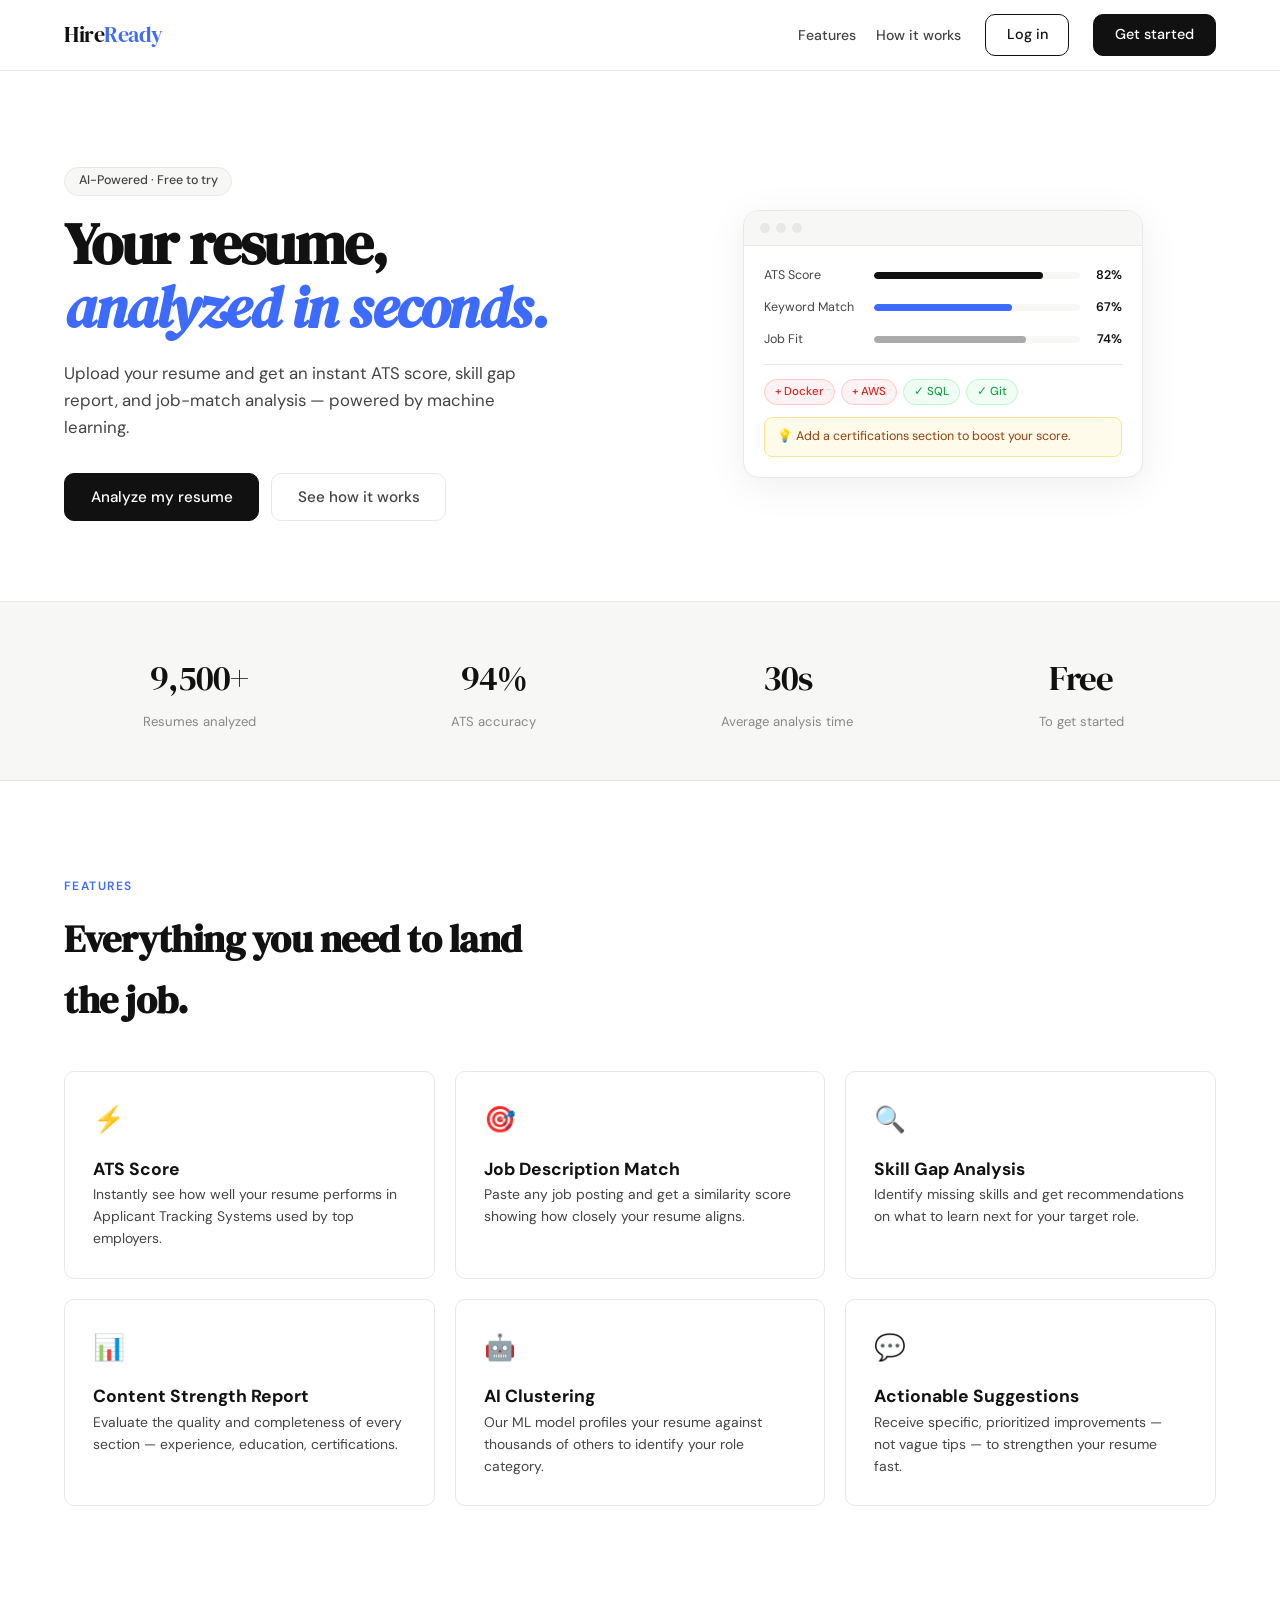
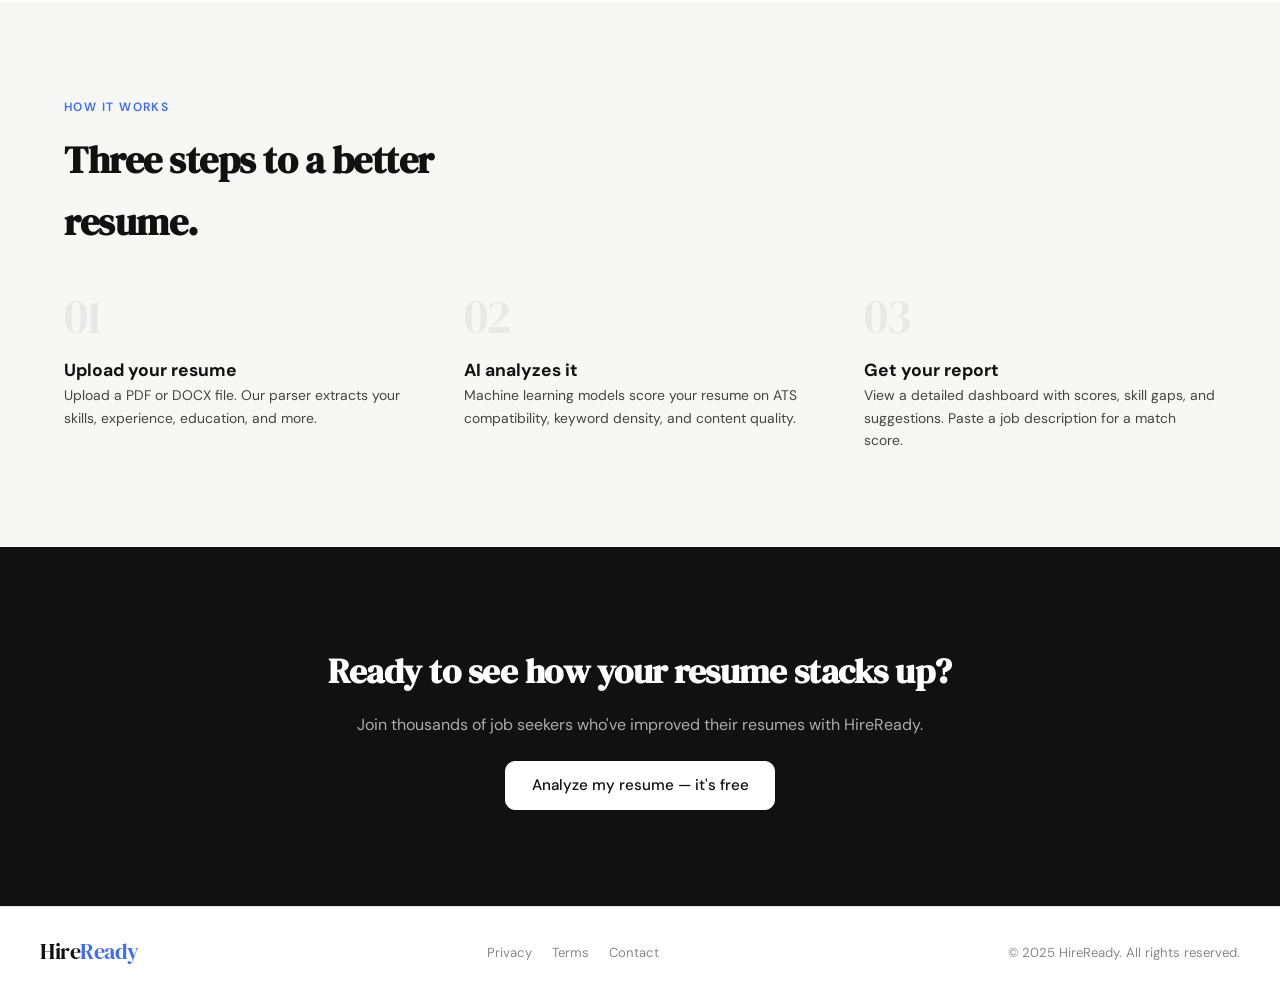
==== index.html @ 18752f85 "hello" ====
<!DOCTYPE html>
<html lang="en">

<head>
  <meta charset="UTF-8" />
  <meta name="viewport" content="width=device-width, initial-scale=1.0" />
  <meta name="description"
    content="HireReady — AI-powered resume analysis. Get your ATS score, skill gap report, and job-match analysis instantly." />
  <title>HireReady — AI Resume Analysis</title>
  <link rel="stylesheet" href="style.css" />
</head>

<body>
  <!-- NAV -->
  <nav class="riq-nav" role="navigation" aria-label="Main navigation">
    <div class="nav-inner">
      <a class="riq-logo" href="index.html">Hire<span>Ready</span></a>
      <div class="nav-links">
        <a class="nav-link" href="#features">Features</a>
        <a class="nav-link" href="#how">How it works</a>
        <a class="btn btn-outline" href="login.html" target="_blank">Log in</a>
        <a class="btn btn-solid" href="register.html" target="_blank">Get started</a>
      </div>
      <button class="nav-toggle" aria-label="Toggle navigation" aria-expanded="false"
        onclick="this.setAttribute('aria-expanded', this.getAttribute('aria-expanded')==='false'?'true':'false'); document.querySelector('.nav-mobile').classList.toggle('open')">☰</button>
    </div>
    <div class="nav-mobile" role="menu">
      <a class="nav-link" href="#features">Features</a>
      <a class="nav-link" href="#how">How it works</a>
      <a class="btn btn-outline" href="login.html" target="_blank">Log in</a>
      <a class="btn btn-solid" href="register.html" target="_blank">Get started</a>
    </div>
  </nav>

  <!-- HERO -->
  <section class="riq-hero" aria-labelledby="heroHeading">
    <div class="container">
      <div class="hero-grid">
        <div class="hero-text">
          <div class="hero-tag"><span class="tag">AI-Powered · Free to try</span></div>
          <h1 class="riq-headline" id="heroHeading">Your resume,<br /><em>analyzed in seconds.</em></h1>
          <p class="riq-subtext">Upload your resume and get an instant ATS score, skill gap report, and job-match
            analysis — powered by machine learning.</p>
          <div class="hero-btns">
            <a href="register.html" target="_blank" class="btn btn-solid btn-lg">Analyze my resume</a>
            <a href="#how" class="btn btn-ghost btn-lg">See how it works</a>
          </div>
        </div>
        <div class="hero-visual" aria-hidden="true">
          <div class="riq-card-mock">
            <div class="mock-header">
              <span class="dot"></span><span class="dot"></span><span class="dot"></span>
            </div>
            <div class="mock-body">
              <div class="mock-row">
                <div class="mock-label">ATS Score</div>
                <div class="mock-bar-wrap">
                  <div class="mock-bar" style="width:82%"></div>
                </div>
                <div class="mock-pct">82%</div>
              </div>
              <div class="mock-row">
                <div class="mock-label">Keyword Match</div>
                <div class="mock-bar-wrap">
                  <div class="mock-bar b-accent" style="width:67%"></div>
                </div>
                <div class="mock-pct">67%</div>
              </div>
              <div class="mock-row">
                <div class="mock-label">Job Fit</div>
                <div class="mock-bar-wrap">
                  <div class="mock-bar b-muted" style="width:74%"></div>
                </div>
                <div class="mock-pct">74%</div>
              </div>
              <div class="mock-divider"></div>
              <div class="mock-chips">
                <span class="chip chip-miss">+ Docker</span>
                <span class="chip chip-miss">+ AWS</span>
                <span class="chip chip-ok">✓ SQL</span>
                <span class="chip chip-ok">✓ Git</span>
              </div>
              <div class="mock-tip">💡 Add a certifications section to boost your score.</div>
            </div>
          </div>
        </div>
      </div>
    </div>
  </section>

  <!-- STATS -->
  <section class="riq-stats" aria-label="Platform statistics">
    <div class="container">
      <div class="stats-grid">
        <div>
          <div class="stat-num">9,500+</div>
          <div class="stat-label">Resumes analyzed</div>
        </div>
        <div>
          <div class="stat-num">94%</div>
          <div class="stat-label">ATS accuracy</div>
        </div>
        <div>
          <div class="stat-num">30s</div>
          <div class="stat-label">Average analysis time</div>
        </div>
        <div>
          <div class="stat-num">Free</div>
          <div class="stat-label">To get started</div>
        </div>
      </div>
    </div>
  </section>

  <!-- FEATURES -->
  <section class="riq-features" id="features" aria-labelledby="featuresHeading">
    <div class="container">
      <div class="section-label">Features</div>
      <h2 class="section-title" id="featuresHeading">Everything you need to land the job.</h2>
      <div class="features-grid">
        <article class="feat-card">
          <div class="feat-icon" aria-hidden="true">⚡</div>
          <h3>ATS Score</h3>
          <p>Instantly see how well your resume performs in Applicant Tracking Systems used by top employers.</p>
        </article>
        <article class="feat-card">
          <div class="feat-icon" aria-hidden="true">🎯</div>
          <h3>Job Description Match</h3>
          <p>Paste any job posting and get a similarity score showing how closely your resume aligns.</p>
        </article>
        <article class="feat-card">
          <div class="feat-icon" aria-hidden="true">🔍</div>
          <h3>Skill Gap Analysis</h3>
          <p>Identify missing skills and get recommendations on what to learn next for your target role.</p>
        </article>
        <article class="feat-card">
          <div class="feat-icon" aria-hidden="true">📊</div>
          <h3>Content Strength Report</h3>
          <p>Evaluate the quality and completeness of every section — experience, education, certifications.</p>
        </article>
        <article class="feat-card">
          <div class="feat-icon" aria-hidden="true">🤖</div>
          <h3>AI Clustering</h3>
          <p>Our ML model profiles your resume against thousands of others to identify your role category.</p>
        </article>
        <article class="feat-card">
          <div class="feat-icon" aria-hidden="true">💬</div>
          <h3>Actionable Suggestions</h3>
          <p>Receive specific, prioritized improvements — not vague tips — to strengthen your resume fast.</p>
        </article>
      </div>
    </div>
  </section>

  <!-- HOW IT WORKS -->
  <section class="riq-how" id="how" aria-labelledby="howHeading">
    <div class="container">
      <div class="section-label">How it works</div>
      <h2 class="section-title" id="howHeading">Three steps to a better resume.</h2>
      <div class="how-grid">
        <div class="how-step">
          <div class="step-num" aria-hidden="true">01</div>
          <h3>Upload your resume</h3>
          <p>Upload a PDF or DOCX file. Our parser extracts your skills, experience, education, and more.</p>
        </div>
        <div class="how-step">
          <div class="step-num" aria-hidden="true">02</div>
          <h3>AI analyzes it</h3>
          <p>Machine learning models score your resume on ATS compatibility, keyword density, and content quality.</p>
        </div>
        <div class="how-step">
          <div class="step-num" aria-hidden="true">03</div>
          <h3>Get your report</h3>
          <p>View a detailed dashboard with scores, skill gaps, and suggestions. Paste a job description for a match
            score.</p>
        </div>
      </div>
    </div>
  </section>

  <!-- CTA -->
  <section class="riq-cta" aria-labelledby="ctaHeading">
    <div class="container">
      <h2 id="ctaHeading">Ready to see how your resume stacks up?</h2>
      <p>Join thousands of job seekers who've improved their resumes with HireReady.</p>
      <a href="register.html" target="_blank" class="btn btn-solid btn-lg">Analyze my resume — it's free</a>
    </div>
  </section>

  <!-- FOOTER -->
  <footer class="riq-footer">
    <div class="footer-inner">
      <a class="riq-logo" href="index.html">Hire<span>Ready</span></a>
      <nav class="footer-links" aria-label="Footer navigation">
        <a href="legal.html#privacy">Privacy</a>
        <a href="legal.html#terms">Terms</a>
        <a href="legal.html#contact">Contact</a>
      </nav>
      <p class="footer-copy">© 2025 HireReady. All rights reserved.</p>
    </div>
  </footer>

  <script src="main.js"></script>
</body>

</html>
---- style.css ----
/* HireReady stylesheet — pure CSS, no frameworks
   DM Sans + DM Serif Display via Google Fonts */

@import url('https://fonts.googleapis.com/css2?family=DM+Sans:ital,opsz,wght@0,9..40,300;0,9..40,400;0,9..40,500;0,9..40,600;1,9..40,400&family=DM+Serif+Display:ital@0;1&display=swap');

*,
*::before,
*::after {
  box-sizing: border-box;
  margin: 0;
  padding: 0;
}

/* design tokens */
:root {
  --ink: #111111;
  --ink-2: #444444;
  --ink-3: #888888;
  --line: #e8e8e8;
  --bg: #ffffff;
  --bg-2: #f7f7f5;
  --accent: #3d6aff;
  --success: #16a34a;
  --warn: #d97706;
  --danger: #dc2626;
  --radius: 10px;
  --sidebar-w: 240px;
  --topbar-h: 60px;
  --transition: 0.18s ease;
}

html {
  scroll-behavior: smooth;
}

body {
  font-family: 'DM Sans', sans-serif;
  color: var(--ink);
  background: var(--bg);
  font-size: 15px;
  line-height: 1.6;
  -webkit-font-smoothing: antialiased;
}

img {
  display: block;
  max-width: 100%;
}

a {
  color: inherit;
}

ul {
  list-style: none;
  padding: 0;
  margin: 0;
}

/* ─── Logo ─── */
.riq-logo {
  font-family: 'DM Serif Display', serif;
  font-size: 1.35rem;
  color: var(--ink);
  text-decoration: none;
  letter-spacing: -0.5px;
  display: inline-block;
}

.riq-logo span {
  color: var(--accent);
}

/* ─── Container ─── */
.container {
  max-width: 1200px;
  margin: 0 auto;
  padding: 0 24px;
}

/* ─── Section labels ─── */
.section-label {
  font-size: 0.75rem;
  font-weight: 600;
  letter-spacing: 0.12em;
  text-transform: uppercase;
  color: var(--accent);
  margin-bottom: 12px;
}

.section-title {
  font-family: 'DM Serif Display', serif;
  font-size: clamp(1.7rem, 3vw, 2.4rem);
  letter-spacing: -0.5px;
  color: var(--ink);
  max-width: 480px;
}

/* ─── Buttons ─── */
.btn {
  display: inline-flex;
  align-items: center;
  justify-content: center;
  gap: 8px;
  border-radius: var(--radius);
  font-family: 'DM Sans', sans-serif;
  font-weight: 500;
  font-size: 0.9rem;
  padding: 0.55rem 1.3rem;
  cursor: pointer;
  text-decoration: none;
  border: 1.5px solid transparent;
  transition: background var(--transition), color var(--transition), border-color var(--transition);
  white-space: nowrap;
}

.btn-lg {
  padding: 0.7rem 1.6rem;
  font-size: 0.95rem;
}

.btn-w100 {
  width: 100%;
}

.btn-solid {
  background: var(--ink);
  color: #fff;
  border-color: var(--ink);
}

.btn-solid:hover {
  background: #333;
  border-color: #333;
  color: #fff;
}

.btn-outline {
  background: transparent;
  color: var(--ink);
  border-color: var(--ink);
}

.btn-outline:hover {
  background: var(--ink);
  color: #fff;
}

.btn-ghost {
  background: transparent;
  color: var(--ink-2);
  border-color: var(--line);
}

.btn-ghost:hover {
  border-color: #bbb;
  color: var(--ink);
}

/* ─── Tags ─── */
.tag {
  display: inline-block;
  background: var(--bg-2);
  border: 1px solid var(--line);
  border-radius: 100px;
  font-size: 0.78rem;
  padding: 0.22rem 0.85rem;
  color: var(--ink-2);
  font-weight: 500;
}

.tag-sm {
  display: inline-block;
  background: var(--bg-2);
  border: 1px solid var(--line);
  border-radius: 100px;
  font-size: 0.72rem;
  padding: 0.15rem 0.65rem;
  color: var(--ink-3);
  font-weight: 500;
}

/* ─── Links ─── */
.link {
  color: var(--accent);
  text-decoration: none;
  font-weight: 500;
}

.link:hover {
  text-decoration: underline;
}

.link-sm {
  font-size: 0.82rem;
  color: var(--accent);
  text-decoration: none;
}

.link-sm:hover {
  text-decoration: underline;
}

/* ─── Chips ─── */
.chip {
  font-size: 0.72rem;
  border-radius: 100px;
  padding: 3px 10px;
  font-weight: 500;
}

.chip-miss {
  background: #fef2f2;
  color: var(--danger);
  border: 1px solid #fecaca;
}

.chip-ok {
  background: #f0fdf4;
  color: var(--success);
  border: 1px solid #bbf7d0;
}

/* ─── Form elements ─── */
.form-group {
  margin-bottom: 20px;
}

.form-label {
  display: block;
  font-size: 0.83rem;
  font-weight: 500;
  color: var(--ink-2);
  margin-bottom: 5px;
}

.form-input,
.form-textarea {
  display: block;
  width: 100%;
  border: 1.5px solid var(--line);
  border-radius: var(--radius);
  padding: 0.6rem 0.85rem;
  font-size: 0.9rem;
  font-family: 'DM Sans', sans-serif;
  color: var(--ink);
  background: var(--bg);
  transition: border-color 0.2s, box-shadow 0.2s;
  outline: none;
}

.form-input:focus,
.form-textarea:focus {
  border-color: var(--ink);
  box-shadow: 0 0 0 3px rgba(17, 17, 17, 0.07);
}

.form-input.invalid {
  border-color: var(--danger);
}

.form-error {
  font-size: 0.78rem;
  color: var(--danger);
  margin-top: 4px;
  display: none;
}

.form-error.show {
  display: block;
}

.form-textarea {
  resize: vertical;
  min-height: 130px;
}

.input-wrap {
  position: relative;
}

.eye-btn {
  position: absolute;
  right: 12px;
  top: 50%;
  transform: translateY(-50%);
  background: none;
  border: none;
  cursor: pointer;
  font-size: 0.9rem;
  color: var(--ink-3);
  padding: 0;
}

.label-row {
  display: flex;
  justify-content: space-between;
  align-items: center;
  margin-bottom: 5px;
}

.label-row .form-label {
  margin-bottom: 0;
}

.form-check {
  display: flex;
  align-items: flex-start;
  gap: 8px;
  margin-bottom: 20px;
}

.form-check input[type="checkbox"] {
  margin-top: 3px;
  accent-color: var(--ink);
  flex-shrink: 0;
}

.form-check label {
  font-size: 0.84rem;
  color: var(--ink-2);
}

/* ─── Alert ─── */
.alert {
  border-radius: var(--radius);
  padding: 10px 14px;
  font-size: 0.84rem;
  margin-bottom: 16px;
  display: none;
}

.alert.show {
  display: block;
}

.alert-danger {
  background: #fef2f2;
  border: 1px solid #fecaca;
  color: var(--danger);
}

.alert-success {
  background: #f0fdf4;
  border: 1px solid #bbf7d0;
  color: var(--success);
}

/* ─── Divider ─── */
.divider {
  display: flex;
  align-items: center;
  gap: 12px;
  font-size: 0.8rem;
  color: var(--ink-3);
  margin: 20px 0;
}

.divider::before,
.divider::after {
  content: '';
  flex: 1;
  height: 1px;
  background: var(--line);
}

/* ─── Colour helpers ─── */
.text-success {
  color: var(--success);
}

.text-warn {
  color: var(--warn);
}

.text-danger {
  color: var(--danger);
}

.text-muted {
  color: var(--ink-3);
}


/* ════════════════════════════════════════
   NAVBAR
════════════════════════════════════════ */
.riq-nav {
  position: sticky;
  top: 0;
  z-index: 100;
  background: rgba(255, 255, 255, 0.92);
  backdrop-filter: blur(12px);
  border-bottom: 1px solid var(--line);
}

.nav-inner {
  max-width: 1200px;
  margin: 0 auto;
  padding: 0.85rem 24px;
  display: flex;
  align-items: center;
  gap: 32px;
}

.nav-links {
  display: flex;
  align-items: center;
  gap: 20px;
  margin-left: auto;
}

.nav-links .nav-link {
  color: var(--ink-2);
  font-size: 0.88rem;
  font-weight: 500;
  text-decoration: none;
  transition: color var(--transition);
}

.nav-links .nav-link:hover {
  color: var(--ink);
}

.nav-links .btn {
  margin-left: 4px;
}

.nav-toggle {
  display: none;
  background: none;
  border: none;
  font-size: 1.4rem;
  cursor: pointer;
  margin-left: auto;
  color: var(--ink);
}

.nav-mobile {
  display: none;
  flex-direction: column;
  gap: 4px;
  padding: 12px 24px 16px;
  border-top: 1px solid var(--line);
  background: var(--bg);
}

.nav-mobile.open {
  display: flex;
}

.nav-mobile .nav-link {
  font-size: 0.9rem;
  font-weight: 500;
  color: var(--ink-2);
  text-decoration: none;
  padding: 6px 0;
}

.nav-mobile .btn {
  margin-top: 6px;
}


/* ════════════════════════════════════════
   HERO
════════════════════════════════════════ */
.riq-hero {
  padding: 96px 0 80px;
}

.hero-grid {
  display: grid;
  grid-template-columns: 1fr 1fr;
  align-items: center;
  gap: 60px;
}

.hero-tag {
  margin-bottom: 16px;
}

.riq-headline {
  font-family: 'DM Serif Display', serif;
  font-size: clamp(2.4rem, 5vw, 3.6rem);
  line-height: 1.12;
  letter-spacing: -1.5px;
  color: var(--ink);
  margin-bottom: 1.2rem;
}

.riq-headline em {
  color: var(--accent);
  font-style: italic;
}

.riq-subtext {
  font-size: 1.05rem;
  color: var(--ink-2);
  max-width: 460px;
  margin-bottom: 2rem;
}

.hero-btns {
  display: flex;
  gap: 12px;
  flex-wrap: wrap;
}

.hero-visual {
  display: flex;
  justify-content: center;
  align-items: center;
}

/* mock card on landing */
.riq-card-mock {
  background: #fff;
  border: 1px solid var(--line);
  border-radius: 16px;
  box-shadow: 0 8px 40px rgba(0, 0, 0, 0.07);
  width: 100%;
  max-width: 400px;
  overflow: hidden;
  animation: float 4s ease-in-out infinite;
}

@keyframes float {

  0%,
  100% {
    transform: translateY(0);
  }

  50% {
    transform: translateY(-10px);
  }
}

.mock-header {
  background: var(--bg-2);
  border-bottom: 1px solid var(--line);
  padding: 12px 16px;
  display: flex;
  gap: 6px;
}

.dot {
  width: 10px;
  height: 10px;
  border-radius: 50%;
  background: var(--line);
  display: inline-block;
}

.mock-body {
  padding: 20px;
}

.mock-row {
  display: flex;
  align-items: center;
  gap: 10px;
  margin-bottom: 12px;
}

.mock-label {
  font-size: 0.78rem;
  color: var(--ink-2);
  width: 100px;
  flex-shrink: 0;
}

.mock-bar-wrap {
  flex: 1;
  background: var(--bg-2);
  border-radius: 100px;
  height: 7px;
  overflow: hidden;
}

.mock-bar {
  height: 100%;
  border-radius: 100px;
  background: var(--ink);
  transition: width 1s ease;
}

.mock-bar.b-accent {
  background: var(--accent);
}

.mock-bar.b-muted {
  background: #aaa;
}

.mock-pct {
  font-size: 0.78rem;
  font-weight: 600;
  width: 32px;
  text-align: right;
}

.mock-divider {
  height: 1px;
  background: var(--line);
  margin: 14px 0;
}

.mock-chips {
  display: flex;
  gap: 6px;
  flex-wrap: wrap;
  margin-bottom: 12px;
}

.mock-tip {
  background: #fffbeb;
  border: 1px solid #fde68a;
  border-radius: 8px;
  padding: 9px 12px;
  font-size: 0.78rem;
  color: #92400e;
}


/* ════════════════════════════════════════
   STATS
════════════════════════════════════════ */
.riq-stats {
  background: var(--bg-2);
  border-top: 1px solid var(--line);
  border-bottom: 1px solid var(--line);
  padding: 48px 0;
}

.stats-grid {
  display: grid;
  grid-template-columns: repeat(4, 1fr);
  gap: 24px;
  text-align: center;
}

.stat-num {
  font-family: 'DM Serif Display', serif;
  font-size: 2.2rem;
  color: var(--ink);
  letter-spacing: -1px;
}

.stat-label {
  font-size: 0.82rem;
  color: var(--ink-3);
  margin-top: 4px;
}


/* ════════════════════════════════════════
   FEATURES
════════════════════════════════════════ */
.riq-features {
  padding: 96px 0;
}

.features-grid {
  display: grid;
  grid-template-columns: repeat(3, 1fr);
  gap: 20px;
  margin-top: 40px;
}

.feat-card {
  border: 1px solid var(--line);
  border-radius: var(--radius);
  padding: 28px;
  background: var(--bg);
  transition: box-shadow 0.2s, transform 0.2s;
}

.feat-card:hover {
  box-shadow: 0 6px 24px rgba(0, 0, 0, 0.07);
  transform: translateY(-2px);
}

.feat-icon {
  font-size: 1.6rem;
  margin-bottom: 14px;
}

.feat-card h5 {
  font-size: 0.95rem;
  font-weight: 600;
  margin-bottom: 8px;
}

.feat-card p {
  font-size: 0.87rem;
  color: var(--ink-2);
  line-height: 1.6;
  margin: 0;
}


/* ════════════════════════════════════════
   HOW IT WORKS
════════════════════════════════════════ */
.riq-how {
  padding: 96px 0;
  background: var(--bg-2);
}

.how-grid {
  display: grid;
  grid-template-columns: repeat(3, 1fr);
  gap: 48px;
  margin-top: 40px;
}

.step-num {
  font-family: 'DM Serif Display', serif;
  font-size: 3rem;
  color: var(--line);
  line-height: 1;
  margin-bottom: 16px;
  letter-spacing: -2px;
}

.how-step h5 {
  font-size: 1rem;
  font-weight: 600;
  margin-bottom: 8px;
}

.how-step p {
  font-size: 0.87rem;
  color: var(--ink-2);
}


/* ════════════════════════════════════════
   CTA
════════════════════════════════════════ */
.riq-cta {
  padding: 96px 0;
  background: var(--ink);
  color: #fff;
  text-align: center;
}

.riq-cta h2 {
  font-family: 'DM Serif Display', serif;
  font-size: clamp(1.6rem, 3vw, 2.2rem);
  letter-spacing: -0.5px;
  color: #fff;
  margin-bottom: 12px;
}

.riq-cta p {
  color: rgba(255, 255, 255, 0.65);
  font-size: 1rem;
}

.riq-cta .btn-solid {
  background: #fff;
  color: var(--ink);
  border-color: #fff;
  margin-top: 24px;
}

.riq-cta .btn-solid:hover {
  background: #eee;
  border-color: #eee;
}


/* ════════════════════════════════════════
   FOOTER
════════════════════════════════════════ */
.riq-footer {
  border-top: 1px solid var(--line);
  padding: 28px 24px;
}

.footer-inner {
  max-width: 1200px;
  margin: 0 auto;
  display: flex;
  flex-wrap: wrap;
  justify-content: space-between;
  align-items: center;
  gap: 16px;
}

.footer-links {
  display: flex;
  gap: 20px;
}

.footer-links a {
  color: var(--ink-3);
  text-decoration: none;
  font-size: 0.82rem;
}

.footer-links a:hover {
  color: var(--ink);
}

.footer-copy {
  font-size: 0.82rem;
  color: var(--ink-3);
}


/* ════════════════════════════════════════
   AUTH PAGES
════════════════════════════════════════ */
body.auth-page {
  background: var(--bg);
}

.auth-wrap {
  display: flex;
  min-height: 100vh;
}

.auth-left {
  width: 440px;
  flex-shrink: 0;
  background: var(--ink);
  padding: 48px;
  display: flex;
  flex-direction: column;
  justify-content: space-between;
  position: relative;
  overflow: hidden;
}

.auth-left .riq-logo {
  color: #fff;
}

.auth-left .riq-logo span {
  color: rgba(255, 255, 255, 0.5);
}

.auth-left-content {
  flex: 1;
  display: flex;
  flex-direction: column;
  justify-content: flex-end;
  padding-bottom: 60px;
}

.auth-quote {
  font-family: 'DM Serif Display', serif;
  font-size: 1.4rem;
  color: #fff;
  line-height: 1.4;
  margin-bottom: 12px;
}

.auth-quote-author {
  font-size: 0.82rem;
  color: rgba(255, 255, 255, 0.5);
}

.auth-left-deco {
  position: absolute;
  bottom: -80px;
  right: -80px;
  width: 320px;
  height: 320px;
  border-radius: 50%;
  border: 60px solid rgba(255, 255, 255, 0.04);
  pointer-events: none;
}

.auth-right {
  flex: 1;
  display: flex;
  align-items: center;
  justify-content: center;
  padding: 48px 24px;
}

.auth-form-wrap {
  width: 100%;
  max-width: 420px;
}

.auth-logo-mobile {
  display: none;
  margin-bottom: 24px;
}

.auth-title {
  font-family: 'DM Serif Display', serif;
  font-size: 1.9rem;
  letter-spacing: -0.5px;
  margin-bottom: 6px;
}

.auth-sub {
  color: var(--ink-3);
  font-size: 0.9rem;
  margin-bottom: 28px;
}

.auth-switch {
  text-align: center;
  font-size: 0.85rem;
  color: var(--ink-3);
  margin-top: 20px;
}

.name-row {
  display: grid;
  grid-template-columns: 1fr 1fr;
  gap: 16px;
}

/* password strength meter */
.password-strength {
  display: flex;
  align-items: center;
  gap: 10px;
  margin-top: 6px;
}

.strength-track {
  flex: 1;
  height: 4px;
  background: var(--line);
  border-radius: 100px;
  overflow: hidden;
}

.strength-fill {
  height: 100%;
  border-radius: 100px;
  transition: width 0.3s, background 0.3s;
  width: 0%;
}

.strength-label {
  font-size: 0.75rem;
  color: var(--ink-3);
  white-space: nowrap;
}


/* ════════════════════════════════════════
   APP LAYOUT — sidebar + main
════════════════════════════════════════ */
body.app-page {
  display: flex;
  min-height: 100vh;
  background: var(--bg-2);
}

.riq-sidebar {
  width: var(--sidebar-w);
  background: var(--bg);
  border-right: 1px solid var(--line);
  display: flex;
  flex-direction: column;
  position: fixed;
  top: 0;
  left: 0;
  height: 100vh;
  z-index: 200;
  transition: transform 0.25s;
}

.sidebar-logo {
  padding: 24px 20px 20px;
  border-bottom: 1px solid var(--line);
}

.sidebar-nav {
  flex: 1;
  padding: 16px 12px;
  display: flex;
  flex-direction: column;
  gap: 2px;
  overflow-y: auto;
}

.sidebar-link {
  display: flex;
  align-items: center;
  gap: 10px;
  padding: 9px 12px;
  border-radius: 8px;
  color: var(--ink-2);
  text-decoration: none;
  font-size: 0.87rem;
  font-weight: 500;
  transition: background var(--transition), color var(--transition);
}

.sidebar-link:hover {
  background: var(--bg-2);
  color: var(--ink);
}

.sidebar-link.active {
  background: var(--ink);
  color: #fff;
}

.slink-icon {
  font-size: 1rem;
  opacity: 0.7;
}

.sidebar-link.active .slink-icon {
  opacity: 1;
}

.sidebar-link.logout {
  color: var(--danger);
}

.sidebar-bottom {
  padding: 12px;
  border-top: 1px solid var(--line);
  display: flex;
  flex-direction: column;
  gap: 2px;
}

.app-main {
  margin-left: var(--sidebar-w);
  flex: 1;
  display: flex;
  flex-direction: column;
  min-height: 100vh;
}

.app-topbar {
  position: sticky;
  top: 0;
  z-index: 100;
  background: rgba(255, 255, 255, 0.93);
  backdrop-filter: blur(8px);
  border-bottom: 1px solid var(--line);
  display: flex;
  align-items: center;
  padding: 0 28px;
  height: var(--topbar-h);
  gap: 16px;
}

.topbar-title {
  font-weight: 600;
  font-size: 0.95rem;
  flex: 1;
}

.topbar-avatar {
  width: 34px;
  height: 34px;
  border-radius: 50%;
  background: var(--ink);
  color: #fff;
  font-size: 0.72rem;
  font-weight: 600;
  display: flex;
  align-items: center;
  justify-content: center;
}

.sidebar-toggle {
  display: none;
  background: none;
  border: none;
  font-size: 1.2rem;
  cursor: pointer;
  padding: 0;
  color: var(--ink);
}

.app-content {
  padding: 32px 28px;
}


/* ════════════════════════════════════════
   DASHBOARD COMPONENTS
════════════════════════════════════════ */
.dash-welcome {
  display: flex;
  align-items: center;
  justify-content: space-between;
  flex-wrap: wrap;
  gap: 16px;
  margin-bottom: 24px;
}

.dash-welcome h4 {
  font-size: 1.1rem;
  font-weight: 600;
  margin-bottom: 4px;
}

.dash-welcome p {
  color: var(--ink-3);
  font-size: 0.88rem;
  margin: 0;
}

/* score rings grid */
.score-grid {
  display: grid;
  grid-template-columns: repeat(4, 1fr);
  gap: 16px;
  margin-bottom: 20px;
}

.score-card {
  background: var(--bg);
  border: 1px solid var(--line);
  border-radius: var(--radius);
  padding: 24px;
  text-align: center;
}

.score-label {
  font-size: 0.78rem;
  font-weight: 600;
  color: var(--ink-3);
  text-transform: uppercase;
  letter-spacing: 0.06em;
  margin-bottom: 14px;
}

/* SVG ring styles */
.score-ring-wrap {
  position: relative;
  width: 80px;
  height: 80px;
  margin: 0 auto 12px;
}

.score-ring {
  width: 80px;
  height: 80px;
  transform: rotate(-90deg);
}

.ring-bg {
  fill: none;
  stroke: var(--line);
  stroke-width: 6;
}

.ring-fill {
  fill: none;
  stroke: var(--ink);
  stroke-width: 6;
  stroke-linecap: round;
  transition: stroke-dashoffset 1s ease;
}

.ring-fill.accent {
  stroke: var(--accent);
}

.score-val {
  position: absolute;
  top: 50%;
  left: 50%;
  transform: translate(-50%, -50%);
  font-family: 'DM Serif Display', serif;
  font-size: 1.1rem;
  color: var(--ink);
}

.score-sub {
  font-size: 0.78rem;
  font-weight: 500;
}

/* layout helpers */
.two-col {
  display: grid;
  grid-template-columns: 1fr 1fr;
  gap: 16px;
  margin-bottom: 20px;
}

.three-one {
  display: grid;
  grid-template-columns: 5fr 7fr;
  gap: 16px;
  margin-bottom: 20px;
}

.dash-panel {
  background: var(--bg);
  border: 1px solid var(--line);
  border-radius: var(--radius);
  padding: 22px;
  height: 100%;
}

.panel-head {
  display: flex;
  align-items: center;
  justify-content: space-between;
  margin-bottom: 16px;
}

.panel-head h6 {
  font-size: 0.88rem;
  font-weight: 600;
  margin: 0;
}

/* skill list */
.skill-list {
  display: flex;
  flex-direction: column;
  gap: 8px;
}

.skill-row {
  display: flex;
  align-items: center;
  gap: 10px;
  font-size: 0.85rem;
  padding: 8px 10px;
  border-radius: 7px;
  background: var(--bg-2);
}

.skill-dot {
  width: 8px;
  height: 8px;
  border-radius: 50%;
  flex-shrink: 0;
}

.skill-dot.present {
  background: var(--success);
}

.skill-dot.missing {
  background: var(--danger);
}

.skill-badge {
  font-size: 0.72rem;
  font-weight: 600;
  padding: 2px 8px;
  border-radius: 100px;
  margin-left: auto;
}

.skill-badge.present {
  background: #f0fdf4;
  color: var(--success);
}

.skill-badge.missing {
  background: #fef2f2;
  color: var(--danger);
}

/* suggestions list */
.suggestion-list {
  display: flex;
  flex-direction: column;
  gap: 10px;
}

.suggestion {
  display: flex;
  align-items: flex-start;
  gap: 10px;
  font-size: 0.84rem;
  color: var(--ink-2);
  padding: 10px 12px;
  border-radius: 8px;
  background: var(--bg-2);
}

.sug-priority {
  font-size: 0.7rem;
  font-weight: 700;
  padding: 2px 7px;
  border-radius: 100px;
  flex-shrink: 0;
  margin-top: 1px;
}

.sug-priority.high {
  background: #fef2f2;
  color: var(--danger);
}

.sug-priority.medium {
  background: #fffbeb;
  color: var(--warn);
}

.sug-priority.low {
  background: var(--bg-2);
  color: var(--ink-3);
  border: 1px solid var(--line);
}

/* cluster card */
.cluster-badge {
  display: inline-block;
  background: var(--ink);
  color: #fff;
  font-size: 0.82rem;
  font-weight: 600;
  border-radius: 100px;
  padding: 6px 16px;
  margin: 12px 0;
}

.cluster-desc {
  font-size: 0.83rem;
  color: var(--ink-2);
  margin-bottom: 12px;
}

.cluster-tags {
  display: flex;
  gap: 6px;
  flex-wrap: wrap;
  justify-content: center;
}

/* table */
.riq-table {
  width: 100%;
  border-collapse: collapse;
  font-size: 0.84rem;
}

.riq-table th {
  font-weight: 600;
  font-size: 0.75rem;
  text-transform: uppercase;
  letter-spacing: 0.05em;
  color: var(--ink-3);
  border-bottom: 1px solid var(--line);
  padding: 8px 12px;
  text-align: left;
}

.riq-table td {
  padding: 10px 12px;
  border-bottom: 1px solid var(--line);
  vertical-align: middle;
}

.riq-table tr:last-child td {
  border-bottom: none;
}

.badge-score {
  font-size: 0.75rem;
  font-weight: 700;
  padding: 3px 9px;
  border-radius: 100px;
}

.badge-score.good {
  background: #f0fdf4;
  color: var(--success);
}

.badge-score.mid {
  background: #fffbeb;
  color: var(--warn);
}

.badge-score.low {
  background: #fef2f2;
  color: var(--danger);
}


/* ════════════════════════════════════════
   UPLOAD / STEPS
════════════════════════════════════════ */
.riq-steps {
  display: flex;
  align-items: center;
  margin-bottom: 40px;
}

.step-item {
  display: flex;
  align-items: center;
  gap: 8px;
  font-size: 0.82rem;
  font-weight: 500;
  color: var(--ink-3);
}

.step-item.active {
  color: var(--ink);
}

.step-item.done {
  color: var(--success);
}

.step-circle {
  width: 28px;
  height: 28px;
  border-radius: 50%;
  border: 2px solid var(--line);
  display: flex;
  align-items: center;
  justify-content: center;
  font-size: 0.78rem;
  font-weight: 600;
  background: var(--bg);
  color: var(--ink-3);
}

.step-item.active .step-circle {
  border-color: var(--ink);
  background: var(--ink);
  color: #fff;
}

.step-item.done .step-circle {
  border-color: var(--success);
  background: var(--success);
  color: #fff;
}

.step-line {
  flex: 1;
  height: 1px;
  background: var(--line);
  margin: 0 12px;
  min-width: 40px;
}

.upload-grid {
  display: grid;
  grid-template-columns: 1fr 380px;
  gap: 20px;
}

.riq-dropzone {
  border: 2px dashed var(--line);
  border-radius: var(--radius);
  background: var(--bg);
  padding: 52px 32px;
  text-align: center;
  cursor: pointer;
  transition: border-color 0.2s, background 0.2s;
}

.riq-dropzone.drag-over {
  border-color: var(--accent);
  background: #f0f4ff;
}

.dz-icon {
  font-size: 2.4rem;
  margin-bottom: 12px;
}

.dz-title {
  font-weight: 600;
  font-size: 1rem;
  margin-bottom: 6px;
}

.dz-sub {
  font-size: 0.82rem;
  color: var(--ink-3);
}

.dz-chosen {
  display: none;
  margin-top: 16px;
  background: #f0fdf4;
  border: 1px solid #bbf7d0;
  border-radius: 8px;
  padding: 8px 14px;
  font-size: 0.83rem;
  color: var(--success);
  font-weight: 500;
}

.dz-chosen.show {
  display: block;
}

.upload-actions {
  display: flex;
  gap: 12px;
  margin-top: 20px;
}

.tip-list {
  display: flex;
  flex-direction: column;
  gap: 10px;
}

.tip-list li {
  font-size: 0.84rem;
  color: var(--ink-2);
}

/* analyzing spinner */
.analyzing-wrap {
  text-align: center;
  padding: 80px 0;
}

.analyze-spinner {
  width: 52px;
  height: 52px;
  border: 4px solid var(--line);
  border-top-color: var(--ink);
  border-radius: 50%;
  margin: 0 auto;
  animation: spin 0.9s linear infinite;
}

@keyframes spin {
  to {
    transform: rotate(360deg);
  }
}

.analyzing-wrap h5 {
  margin-top: 20px;
  font-size: 1rem;
  font-weight: 600;
}

.analyzing-wrap p {
  color: var(--ink-3);
  font-size: 0.88rem;
  margin-top: 6px;
}

.progress-wrap {
  max-width: 400px;
  margin: 20px auto 0;
}

.progress-track {
  height: 6px;
  background: var(--line);
  border-radius: 100px;
  overflow: hidden;
}

.progress-fill {
  height: 100%;
  background: var(--ink);
  border-radius: 100px;
  width: 0%;
  transition: width 0.4s ease;
}

/* results header */
.results-header {
  display: flex;
  align-items: center;
  justify-content: space-between;
  flex-wrap: wrap;
  gap: 16px;
  margin-bottom: 24px;
}

.results-header h5 {
  font-size: 1rem;
  font-weight: 600;
  margin-bottom: 4px;
}

.results-header p {
  color: var(--ink-3);
  font-size: 0.84rem;
  margin: 0;
}

.results-header-btns {
  display: flex;
  gap: 8px;
}

/* section detected rows */
.section-checks {
  display: flex;
  flex-direction: column;
  gap: 8px;
}

.sec-row {
  display: flex;
  align-items: center;
  gap: 10px;
  font-size: 0.84rem;
  padding: 8px 12px;
  border-radius: 7px;
}

.sec-row.ok {
  background: #f0fdf4;
  color: var(--success);
}

.sec-row.miss {
  background: #fef2f2;
  color: var(--danger);
}


/* ════════════════════════════════════════
   EMPTY STATES
════════════════════════════════════════ */
.empty-state {
  text-align: center;
  padding: 72px 32px;
  background: var(--bg);
  border: 1px solid var(--line);
  border-radius: var(--radius);
}

.empty-icon {
  font-size: 2.8rem;
  margin-bottom: 16px;
}

.empty-state h5 {
  font-size: 1.05rem;
  font-weight: 600;
  margin-bottom: 8px;
}

.empty-state p {
  font-size: 0.88rem;
  color: var(--ink-3);
  max-width: 380px;
  margin: 0 auto 24px;
}

.empty-mini {
  padding: 16px 12px;
  font-size: 0.84rem;
  color: var(--ink-3);
}


/* ════════════════════════════════════════
   RESPONSIVE BREAKPOINTS
════════════════════════════════════════ */
@media (max-width: 1024px) {
  .score-grid {
    grid-template-columns: repeat(2, 1fr);
  }

  .features-grid {
    grid-template-columns: repeat(2, 1fr);
  }

  .upload-grid {
    grid-template-columns: 1fr;
  }
}

@media (max-width: 900px) {
  .hero-grid {
    grid-template-columns: 1fr;
  }

  .hero-visual {
    display: none;
  }

  .stats-grid {
    grid-template-columns: repeat(2, 1fr);
  }

  .how-grid {
    grid-template-columns: 1fr;
    gap: 32px;
  }

  .two-col {
    grid-template-columns: 1fr;
  }

  .three-one {
    grid-template-columns: 1fr;
  }

  .auth-left {
    display: none;
  }

  .auth-logo-mobile {
    display: block;
  }

  .riq-sidebar {
    transform: translateX(-100%);
  }

  .riq-sidebar.open {
    transform: translateX(0);
  }

  .app-main {
    margin-left: 0;
  }

  .sidebar-toggle {
    display: flex;
  }
}

@media (max-width: 640px) {
  .nav-links {
    display: none;
  }

  .nav-toggle {
    display: flex;
  }

  .features-grid {
    grid-template-columns: 1fr;
  }

  .score-grid {
    grid-template-columns: repeat(2, 1fr);
  }

  .name-row {
    grid-template-columns: 1fr;
  }

  .app-content {
    padding: 20px 16px;
  }

  .app-topbar {
    padding: 0 16px;
  }

  .upload-actions {
    flex-direction: column;
  }

  .results-header {
    flex-direction: column;
    align-items: flex-start;
  }
}

/* ══════════════════════════════════════════════
       LEGAL PAGE — extra styles
    ══════════════════════════════════════════════ */

/* Page-level sticky side-nav */
.legal-wrap {
  display: grid;
  grid-template-columns: 220px 1fr;
  max-width: 1100px;
  margin: 0 auto;
  padding: 60px 24px 100px;
  gap: 56px;
  align-items: start;
}

/* Sticky sidebar */
.legal-sidenav {
  position: sticky;
  top: calc(var(--topbar-h, 68px) + 24px);
}

.legal-sidenav-label {
  font-size: 0.7rem;
  font-weight: 700;
  letter-spacing: 0.12em;
  text-transform: uppercase;
  color: var(--ink-3);
  margin-bottom: 12px;
}

.legal-nav-list {
  list-style: none;
  padding: 0;
  margin: 0;
  display: flex;
  flex-direction: column;
  gap: 2px;
}

.legal-nav-list a {
  display: flex;
  align-items: center;
  gap: 10px;
  padding: 9px 14px;
  border-radius: 8px;
  font-size: 0.88rem;
  font-weight: 500;
  color: var(--ink-2);
  text-decoration: none;
  transition: background 0.15s, color 0.15s;
  border-left: 2px solid transparent;
}

.legal-nav-list a:hover {
  background: var(--bg-2);
  color: var(--ink);
}

.legal-nav-list a.active {
  background: var(--bg-2);
  color: var(--ink);
  border-left-color: var(--accent);
  font-weight: 600;
}

.nav-icon {
  font-size: 1rem;
}

.legal-back {
  display: inline-flex;
  align-items: center;
  gap: 6px;
  font-size: 0.8rem;
  color: var(--ink-3);
  text-decoration: none;
  margin-bottom: 24px;
  transition: color 0.15s;
}

.legal-back:hover {
  color: var(--ink);
}

/* ── Content area ── */
.legal-content {
  min-width: 0;
}

/* Each section */
.legal-section {
  padding-top: 16px;
  padding-bottom: 64px;
  border-bottom: 1px solid var(--line);
  scroll-margin-top: 100px;
}

.legal-section:last-child {
  border-bottom: none;
}

/* Section header */
.legal-section-header {
  display: flex;
  align-items: center;
  gap: 16px;
  margin-bottom: 28px;
}

.section-icon-wrap {
  width: 48px;
  height: 48px;
  border-radius: 12px;
  background: var(--bg-2);
  border: 1px solid var(--line);
  display: flex;
  align-items: center;
  justify-content: center;
  font-size: 1.4rem;
  flex-shrink: 0;
}

.legal-section-title {
  font-family: 'DM Serif Display', serif;
  font-size: 1.7rem;
  letter-spacing: -0.5px;
  color: var(--ink);
  margin-bottom: 4px;
}

.legal-section-sub {
  font-size: 0.82rem;
  color: var(--ink-3);
}

/* Last updated badge */
.last-updated {
  display: inline-block;
  background: var(--bg-2);
  border: 1px solid var(--line);
  border-radius: 100px;
  font-size: 0.75rem;
  padding: 3px 12px;
  color: var(--ink-3);
  margin-bottom: 24px;
}

/* Prose */
.legal-body h3 {
  font-size: 0.95rem;
  font-weight: 600;
  color: var(--ink);
  margin: 28px 0 8px;
}

.legal-body p {
  font-size: 0.9rem;
  color: var(--ink-2);
  line-height: 1.75;
  margin-bottom: 14px;
}

.legal-body ul {
  list-style: none;
  padding: 0;
  margin: 0 0 14px;
  display: flex;
  flex-direction: column;
  gap: 6px;
}

.legal-body ul li {
  font-size: 0.88rem;
  color: var(--ink-2);
  padding-left: 20px;
  position: relative;
  line-height: 1.65;
}

.legal-body ul li::before {
  content: '–';
  position: absolute;
  left: 0;
  color: var(--ink-3);
}

/* Info cards (for privacy / terms callouts) */
.legal-card {
  background: var(--bg-2);
  border: 1px solid var(--line);
  border-radius: var(--radius);
  padding: 16px 20px;
  margin: 20px 0;
  font-size: 0.87rem;
  color: var(--ink-2);
  display: flex;
  gap: 12px;
  align-items: flex-start;
}

.legal-card-icon {
  font-size: 1.1rem;
  flex-shrink: 0;
  margin-top: 1px;
}

.legal-card p {
  margin: 0;
}

/* Contact form */
.contact-grid {
  display: grid;
  grid-template-columns: 1fr 1fr;
  gap: 16px;
  margin-top: 4px;
}

.contact-info-block {
  display: flex;
  flex-direction: column;
  gap: 12px;
  margin-bottom: 28px;
}

.contact-info-row {
  display: flex;
  align-items: center;
  gap: 12px;
  font-size: 0.87rem;
  color: var(--ink-2);
}

.contact-info-icon {
  width: 36px;
  height: 36px;
  border-radius: 9px;
  background: var(--bg-2);
  border: 1px solid var(--line);
  display: flex;
  align-items: center;
  justify-content: center;
  font-size: 0.95rem;
  flex-shrink: 0;
}

/* Form success */
.form-success {
  display: none;
  text-align: center;
  padding: 40px 24px;
  background: #f0fdf4;
  border: 1px solid #bbf7d0;
  border-radius: var(--radius);
}

.form-success.show {
  display: block;
}

.form-success-icon {
  font-size: 2.4rem;
  margin-bottom: 12px;
}

.form-success h5 {
  font-size: 1rem;
  font-weight: 600;
  margin-bottom: 6px;
  color: var(--success);
}

.form-success p {
  font-size: 0.85rem;
  color: var(--ink-3);
}

/* ── Responsive ── */
@media (max-width: 820px) {
  .legal-wrap {
    grid-template-columns: 1fr;
    padding: 32px 20px 80px;
    gap: 0;
  }

  .legal-sidenav {
    position: static;
    margin-bottom: 40px;
  }

  .legal-nav-list {
    flex-direction: row;
    flex-wrap: wrap;
    gap: 6px;
  }

  .legal-nav-list a {
    border-left: none;
    border-bottom: 2px solid transparent;
    border-radius: 100px;
    padding: 7px 14px;
    font-size: 0.82rem;
  }

  .legal-nav-list a.active {
    border-left: none;
    border-bottom-color: var(--accent);
    border-radius: 100px;
  }

  .contact-grid {
    grid-template-columns: 1fr;
  }
}

@media (max-width: 640px) {
  .legal-section-title {
    font-size: 1.4rem;
  }
}
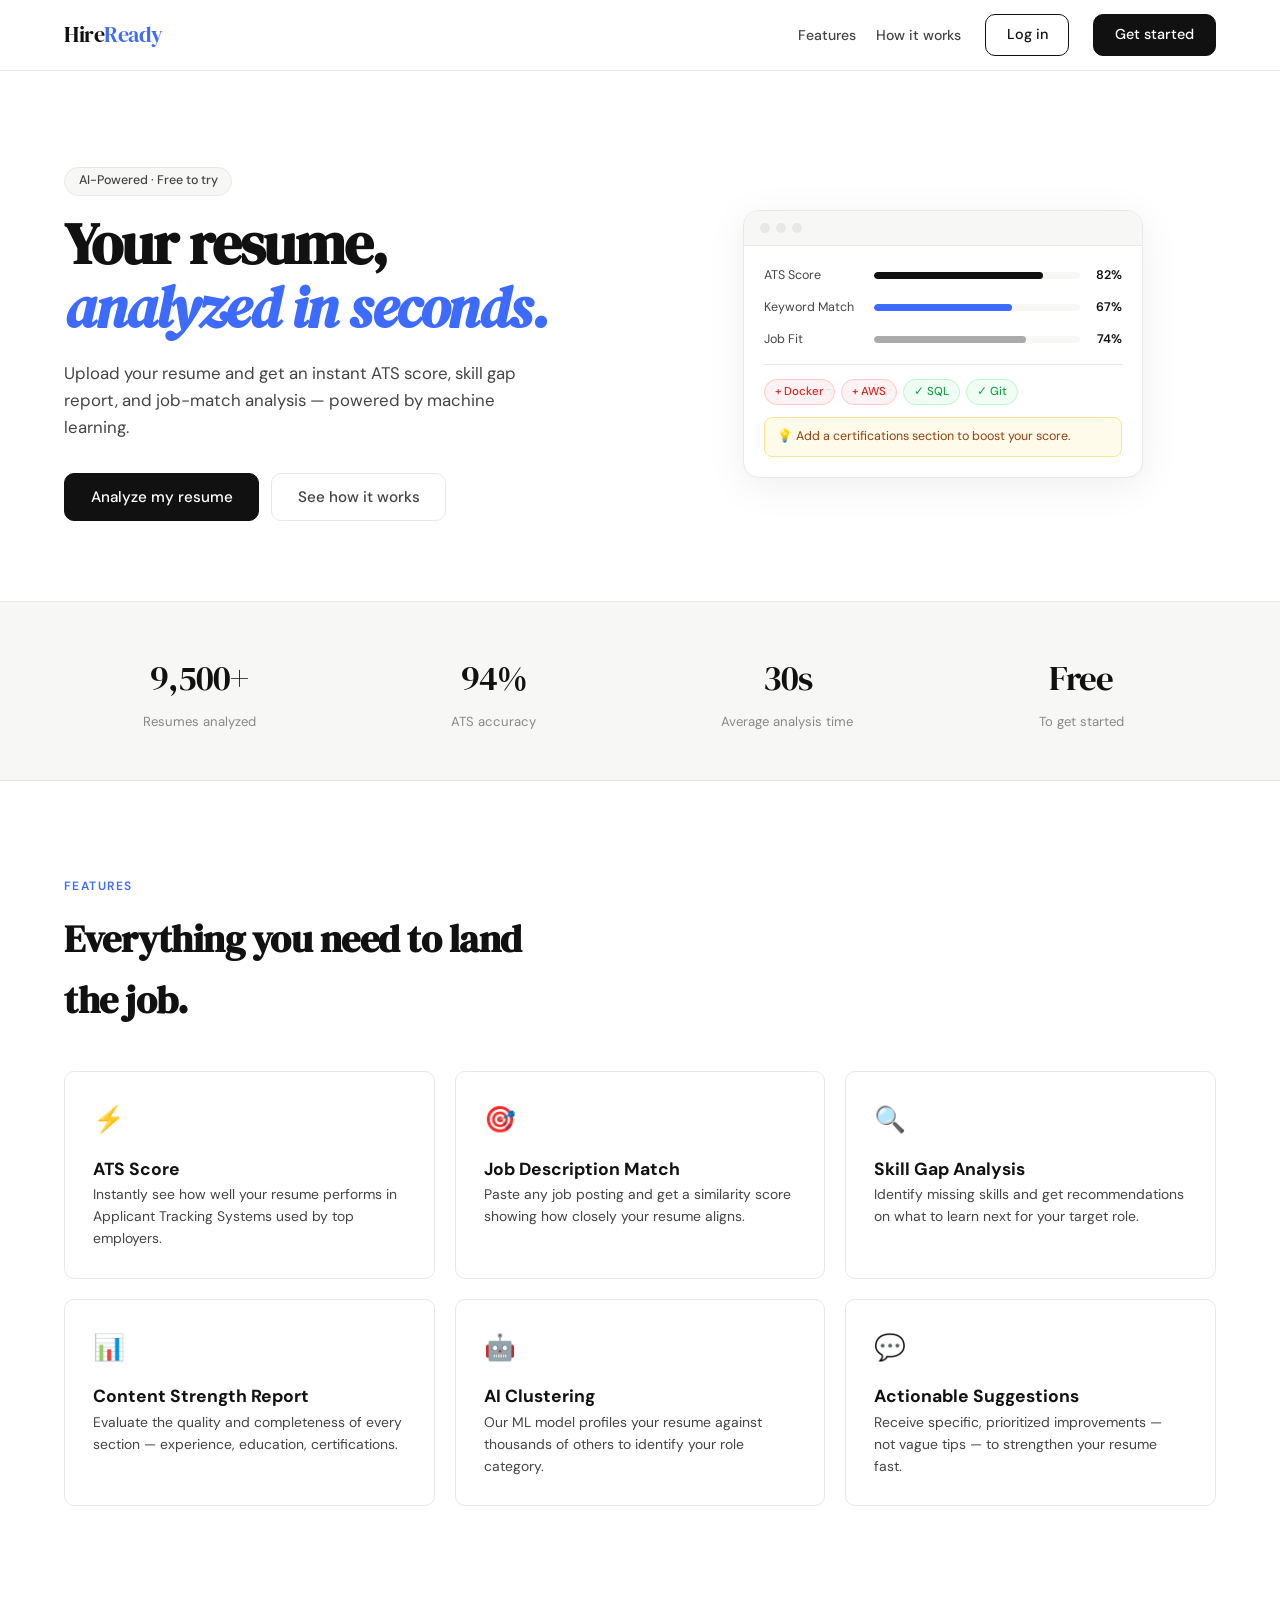
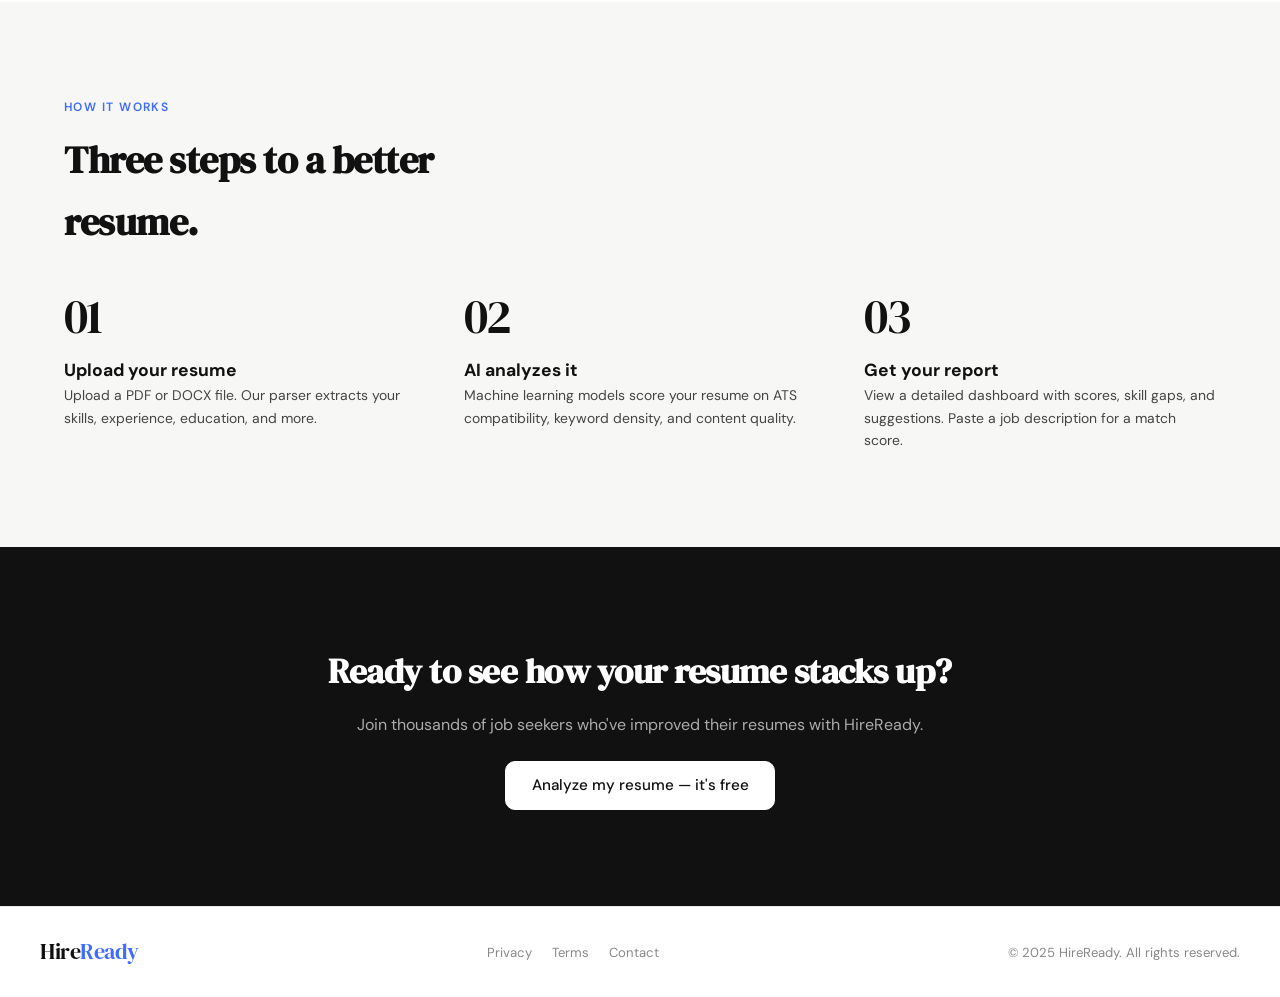
==== commit d887d399: "hello" ====
--- a/index.html
+++ b/index.html
@@ -12,7 +12,7 @@
 
 <body>
   <!-- NAV -->
-  <nav class="riq-nav" role="navigation" aria-label="Main navigation">
+  <nav class="riq-nav" aria-label="Main navigation">
     <div class="nav-inner">
       <a class="riq-logo" href="index.html">Hire<span>Ready</span></a>
       <div class="nav-links">
@@ -24,7 +24,7 @@
       <button class="nav-toggle" aria-label="Toggle navigation" aria-expanded="false"
         onclick="this.setAttribute('aria-expanded', this.getAttribute('aria-expanded')==='false'?'true':'false'); document.querySelector('.nav-mobile').classList.toggle('open')">☰</button>
     </div>
-    <div class="nav-mobile" role="menu">
+    <div class="nav-mobile">
       <a class="nav-link" href="#features">Features</a>
       <a class="nav-link" href="#how">How it works</a>
       <a class="btn btn-outline" href="login.html" target="_blank">Log in</a>
@@ -38,8 +38,11 @@
       <div class="hero-grid">
         <div class="hero-text">
           <div class="hero-tag"><span class="tag">AI-Powered · Free to try</span></div>
-          <h1 class="riq-headline" id="heroHeading">Your resume,<br /><em>analyzed in seconds.</em></h1>
-          <p class="riq-subtext">Upload your resume and get an instant ATS score, skill gap report, and job-match
+          <h1 class="riq-headline" id="heroHeading">
+            Your resume,<br />
+            <em>analyzed in seconds.</em></h1>
+          <p class="riq-subtext">
+            Upload your resume and get an instant ATS score, skill gap report, and job-match
             analysis — powered by machine learning.</p>
           <div class="hero-btns">
             <a href="register.html" target="_blank" class="btn btn-solid btn-lg">Analyze my resume</a>
@@ -49,7 +52,9 @@
         <div class="hero-visual" aria-hidden="true">
           <div class="riq-card-mock">
             <div class="mock-header">
-              <span class="dot"></span><span class="dot"></span><span class="dot"></span>
+              <span class="dot"></span>
+              <span class="dot"></span>
+              <span class="dot"></span>
             </div>
             <div class="mock-body">
               <div class="mock-row">
--- a/style.css
+++ b/style.css
@@ -719,7 +719,7 @@
 .step-num {
   font-family: 'DM Serif Display', serif;
   font-size: 3rem;
-  color: var(--line);
+  color: var(-line);
   line-height: 1;
   margin-bottom: 16px;
   letter-spacing: -2px;
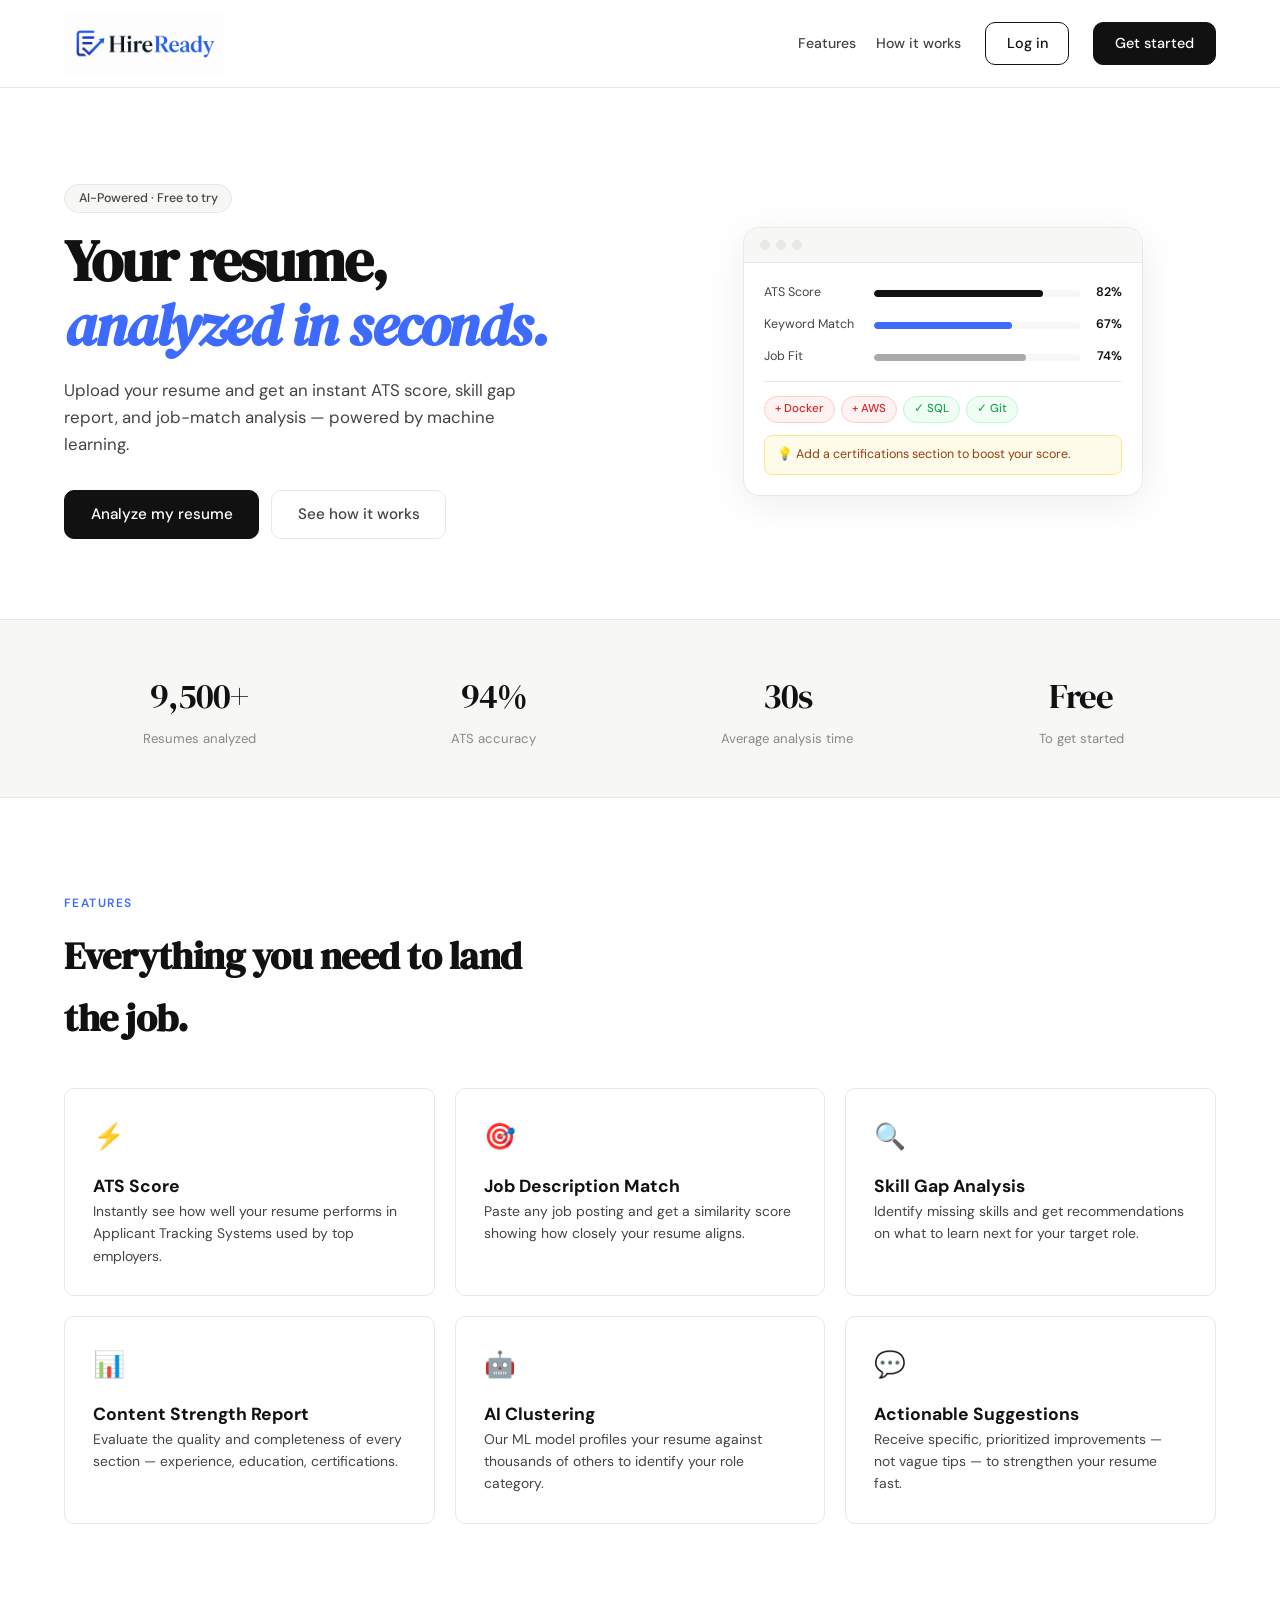
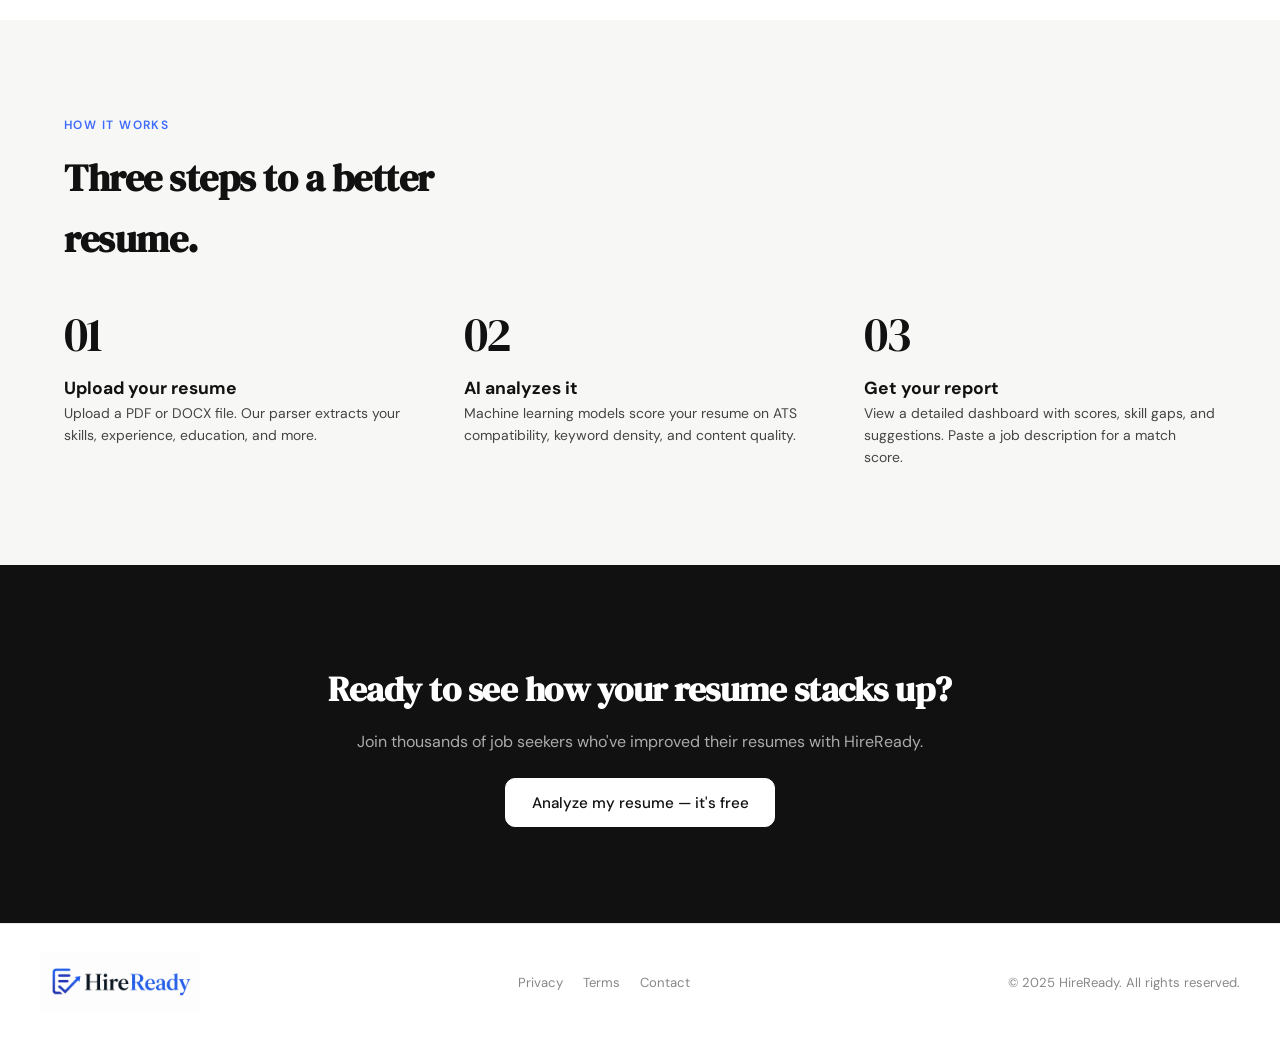
==== commit 5cbf170f: "changes" ====
--- a/index.html
+++ b/index.html
@@ -14,7 +14,7 @@
   <!-- NAV -->
   <nav class="riq-nav" aria-label="Main navigation">
     <div class="nav-inner">
-      <a class="riq-logo" href="index.html">Hire<span>Ready</span></a>
+      <a class="riq-logo" href="index.html"><img src="logo.jpeg" style="height: 60px;" alt="logo"></a>
       <div class="nav-links">
         <a class="nav-link" href="#features">Features</a>
         <a class="nav-link" href="#how">How it works</a>
@@ -183,7 +183,7 @@
     </div>
   </section>
 
-  <!-- CTA -->
+  <!-- CALL TO ACTION -->
   <section class="riq-cta" aria-labelledby="ctaHeading">
     <div class="container">
       <h2 id="ctaHeading">Ready to see how your resume stacks up?</h2>
@@ -195,7 +195,7 @@
   <!-- FOOTER -->
   <footer class="riq-footer">
     <div class="footer-inner">
-      <a class="riq-logo" href="index.html">Hire<span>Ready</span></a>
+      <a class="riq-logo" href="index.html"><img src="logo.jpeg" style="height: 60px;" alt="logo"></a>
       <nav class="footer-links" aria-label="Footer navigation">
         <a href="legal.html#privacy">Privacy</a>
         <a href="legal.html#terms">Terms</a>
--- a/style.css
+++ b/style.css
@@ -1,4 +1,4 @@
-/* HireReady stylesheet — pure CSS, no frameworks
+/* HireReady s tylesheet — pure CSS, no frameworks
    DM Sans + DM Serif Display via Google Fonts */
 
 @import url('https://fonts.googleapis.com/css2?family=DM+Sans:ital,opsz,wght@0,9..40,300;0,9..40,400;0,9..40,500;0,9..40,600;1,9..40,400&family=DM+Serif+Display:ital@0;1&display=swap');
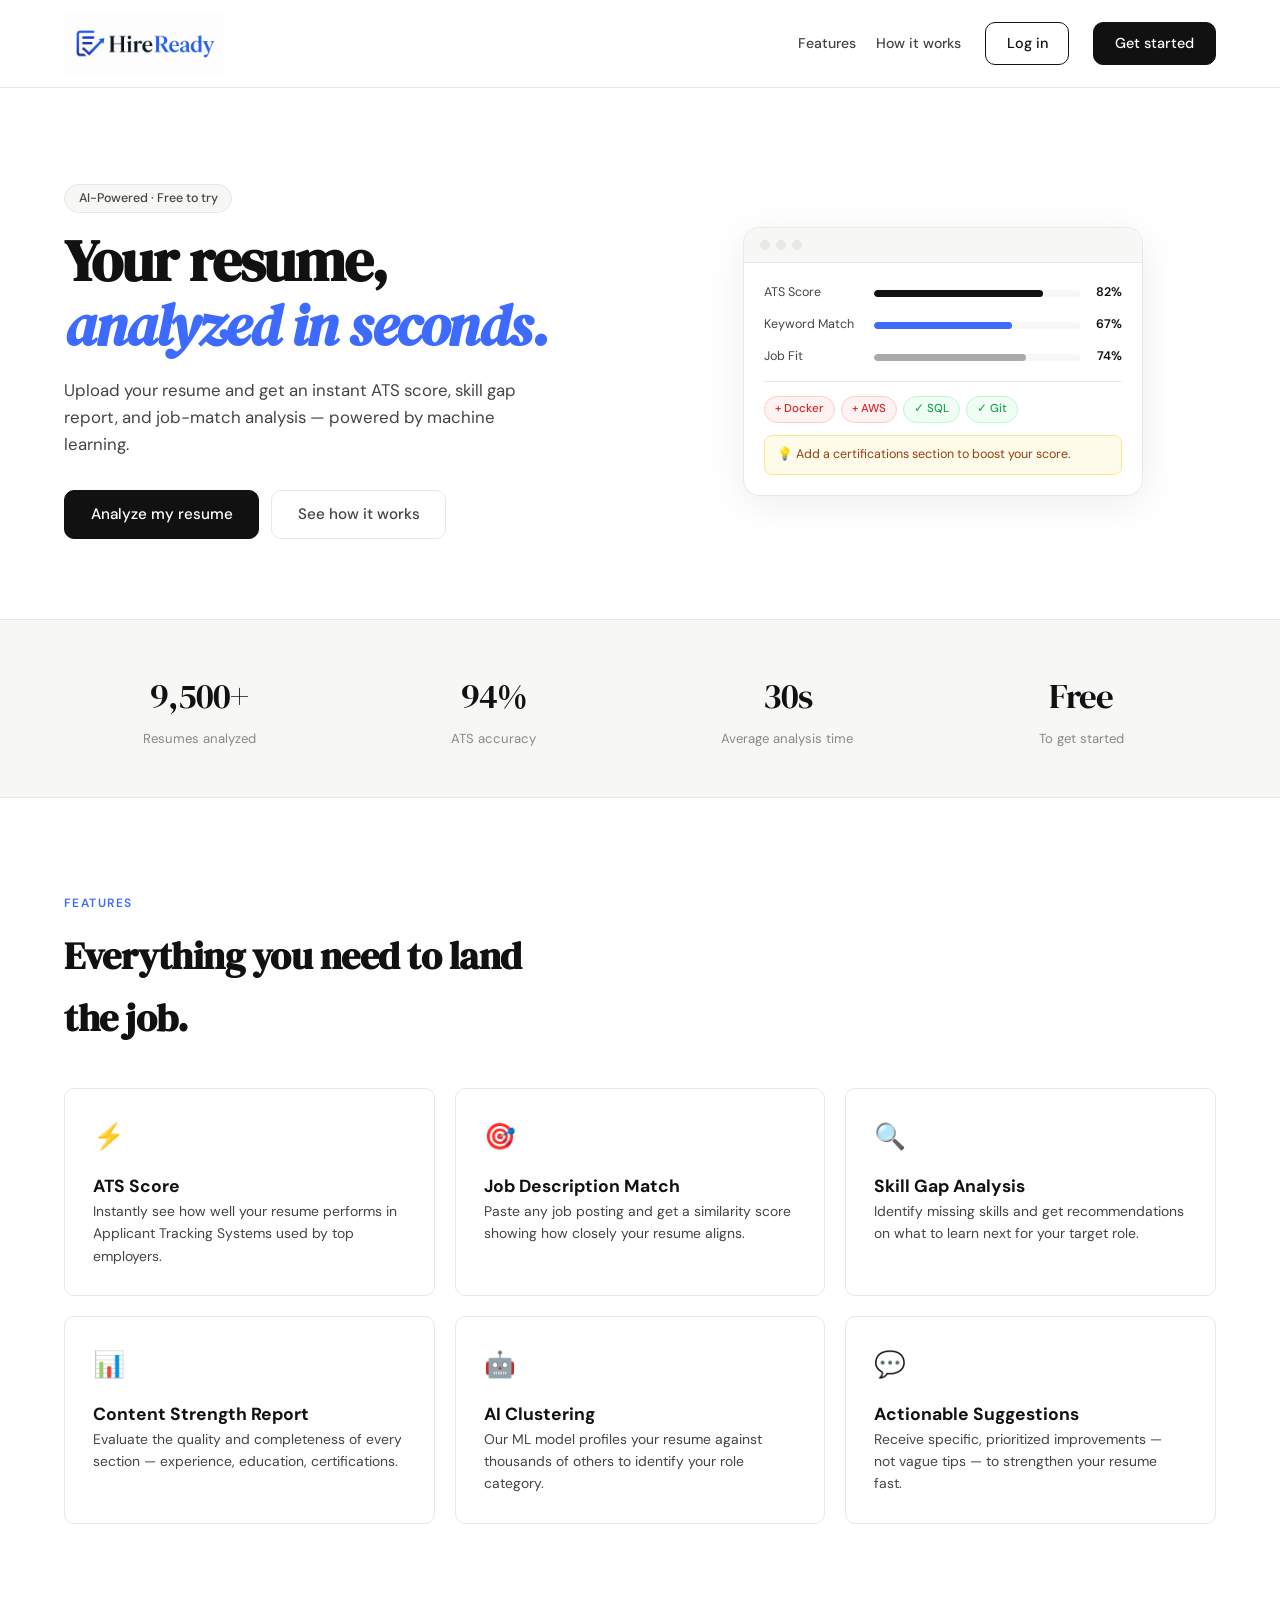
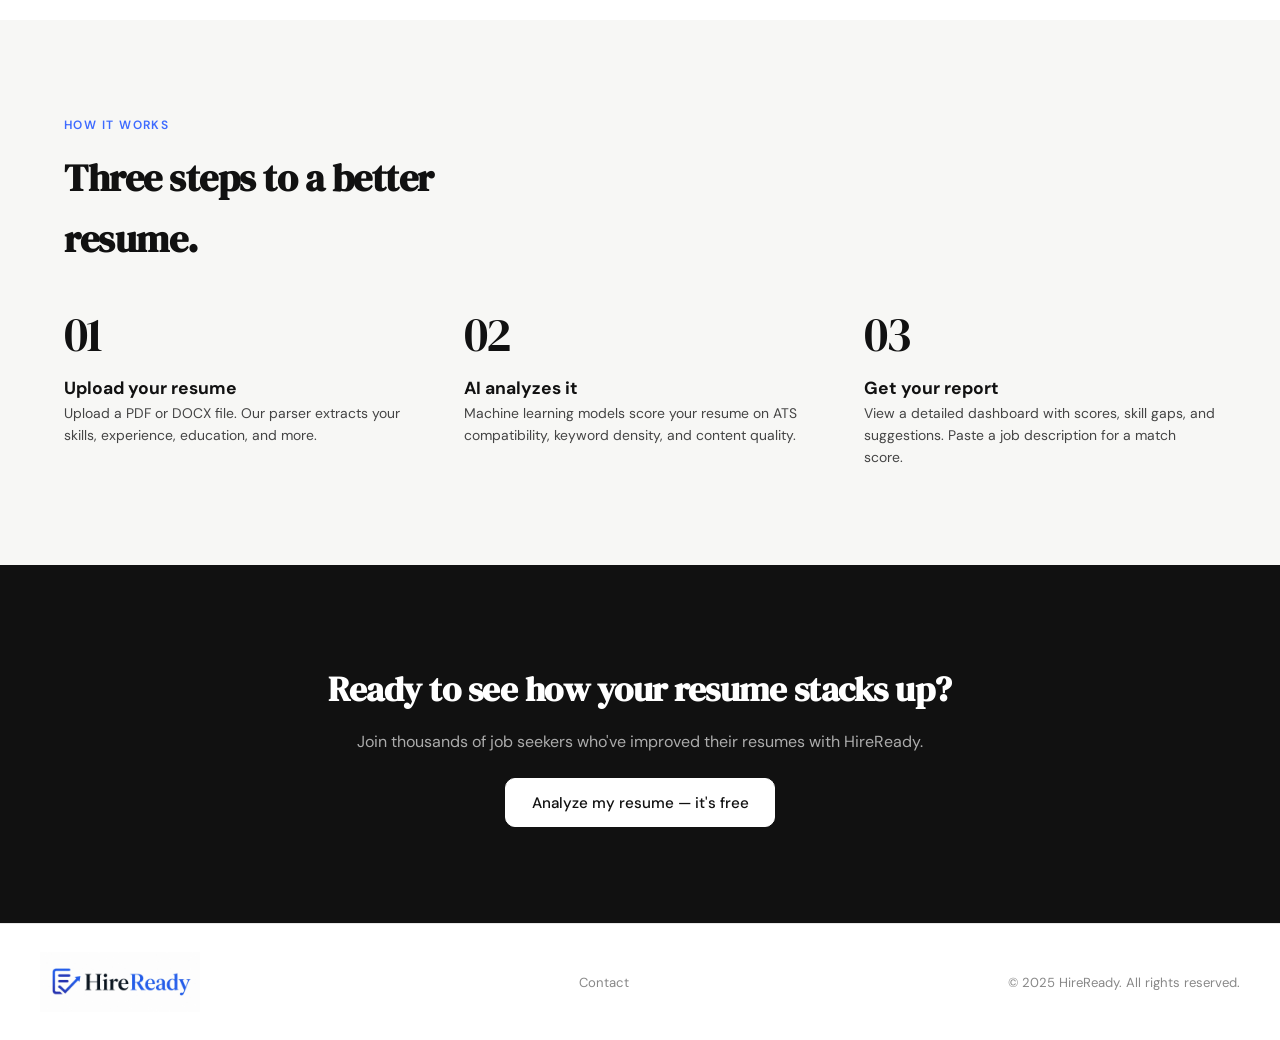
==== commit 03dcea89: "changes" ====
--- a/index.html
+++ b/index.html
@@ -197,9 +197,7 @@
     <div class="footer-inner">
       <a class="riq-logo" href="index.html"><img src="logo.jpeg" style="height: 60px;" alt="logo"></a>
       <nav class="footer-links" aria-label="Footer navigation">
-        <a href="legal.html#privacy">Privacy</a>
-        <a href="legal.html#terms">Terms</a>
-        <a href="legal.html#contact">Contact</a>
+        <a href="contact.html">Contact</a>
       </nav>
       <p class="footer-copy">© 2025 HireReady. All rights reserved.</p>
     </div>
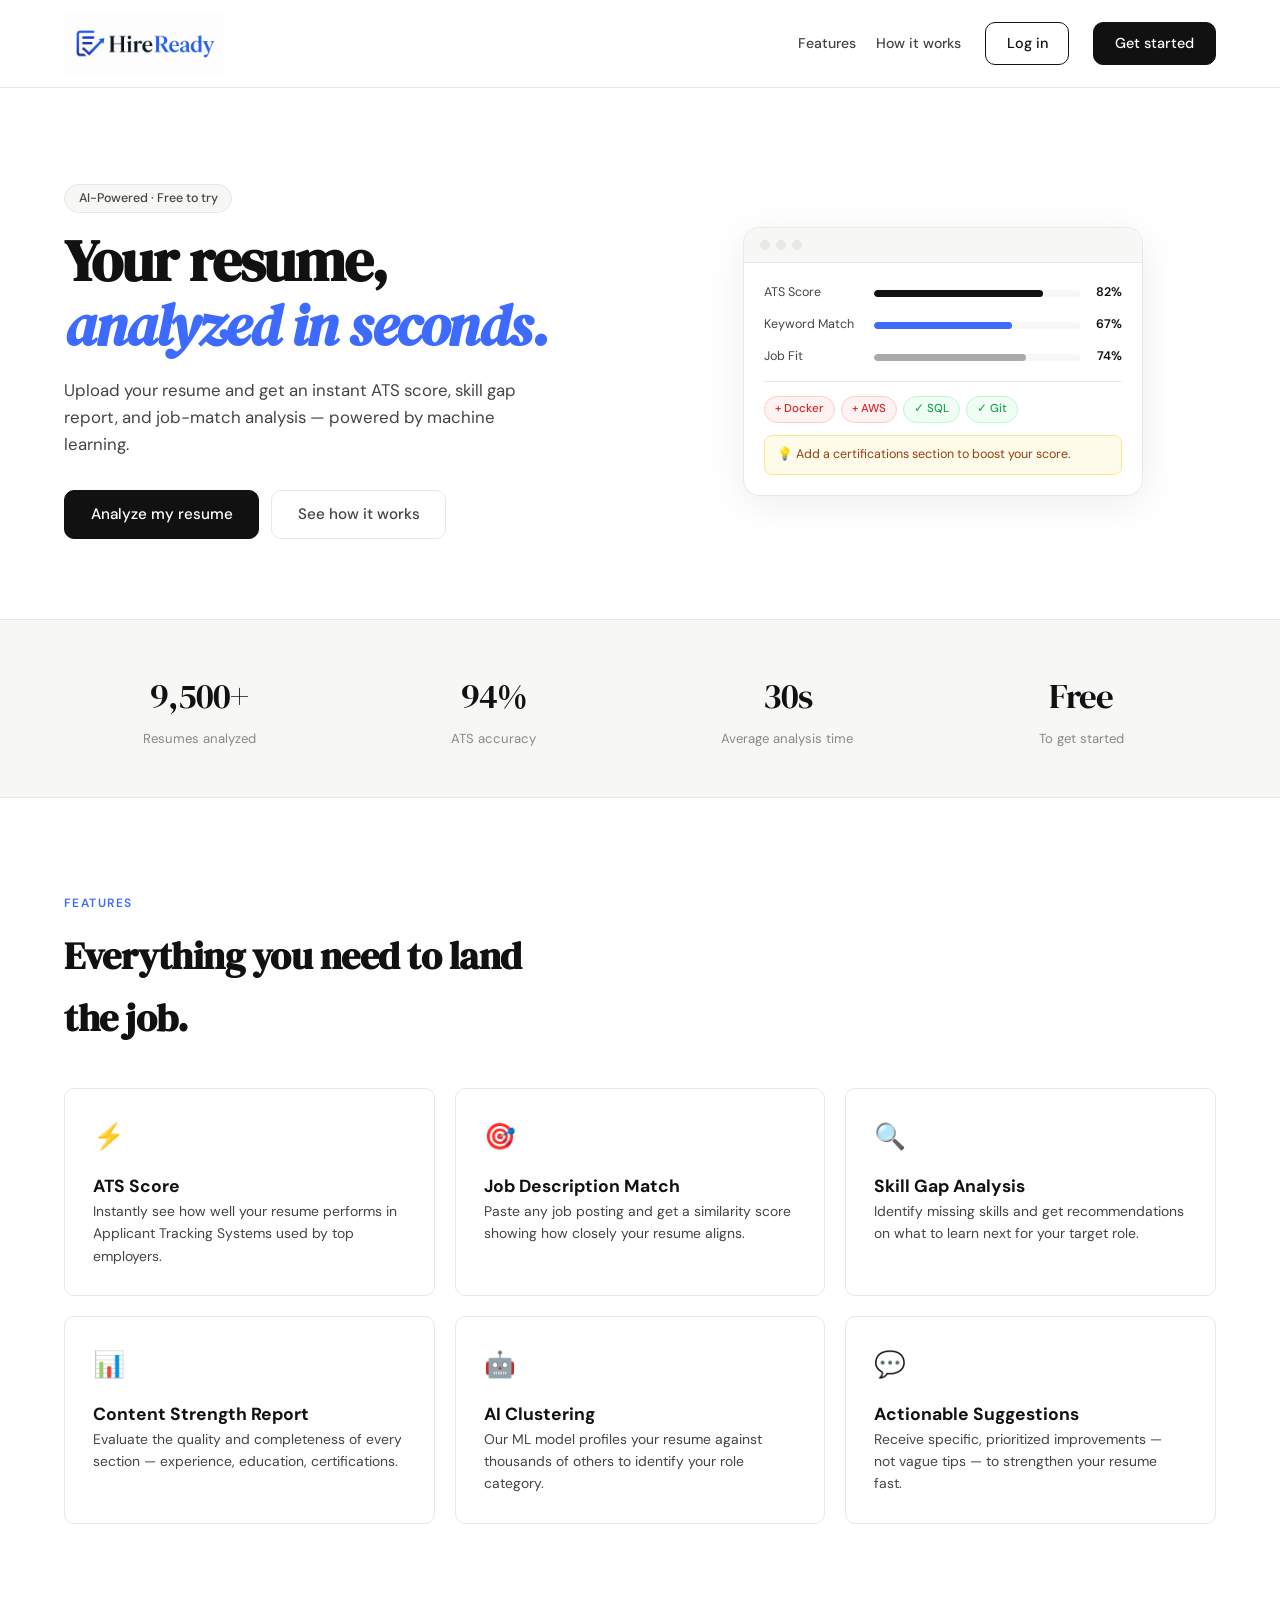
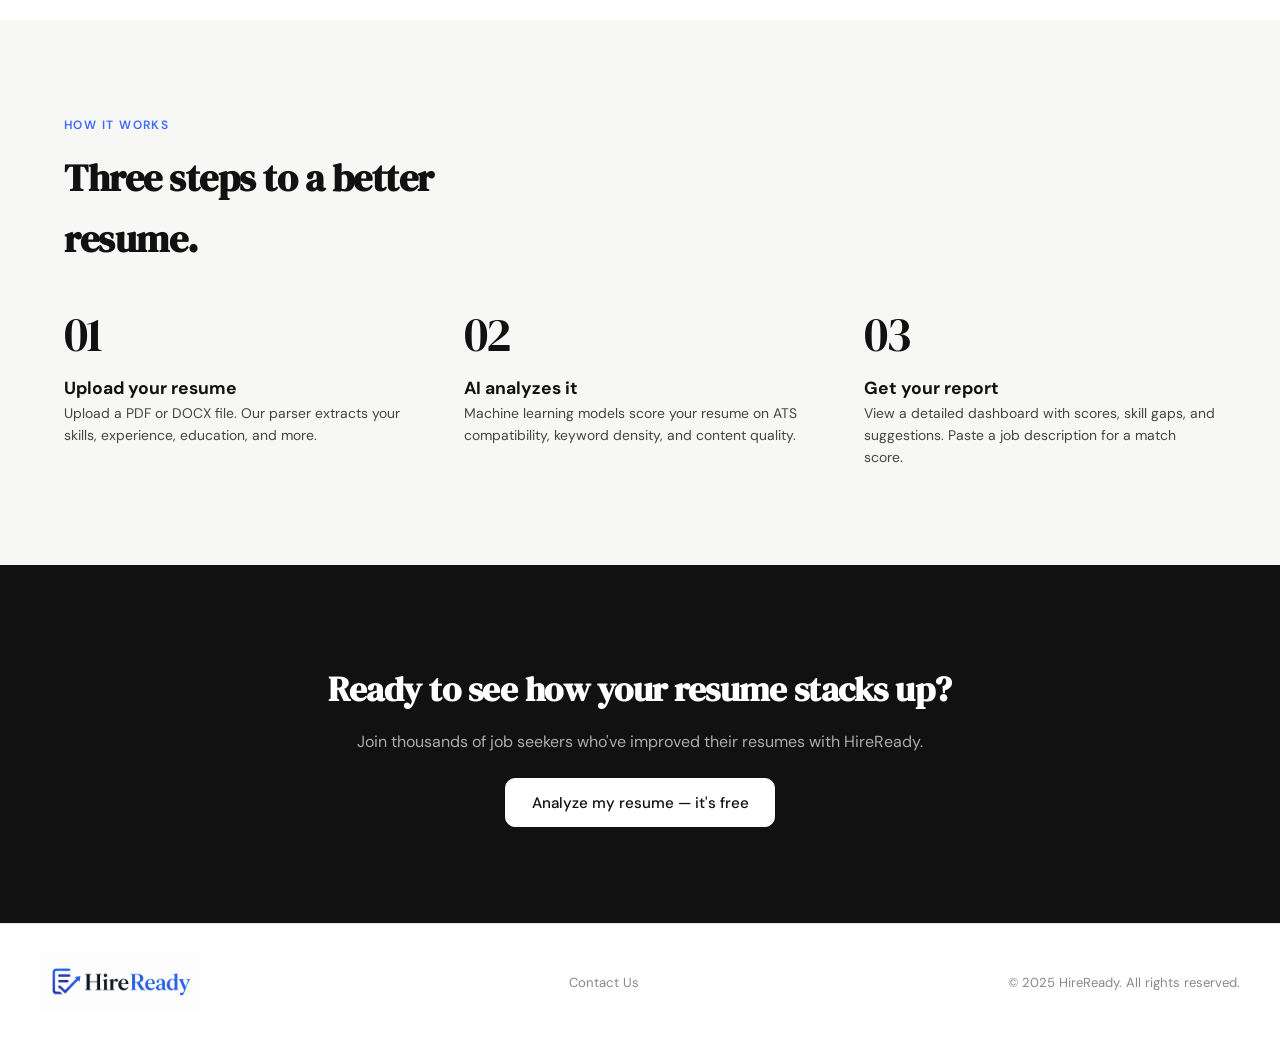
==== commit f77ca1dd: "changes" ====
--- a/index.html
+++ b/index.html
@@ -40,7 +40,8 @@
           <div class="hero-tag"><span class="tag">AI-Powered · Free to try</span></div>
           <h1 class="riq-headline" id="heroHeading">
             Your resume,<br />
-            <em>analyzed in seconds.</em></h1>
+            <em>analyzed in seconds.</em>
+          </h1>
           <p class="riq-subtext">
             Upload your resume and get an instant ATS score, skill gap report, and job-match
             analysis — powered by machine learning.</p>
@@ -197,7 +198,7 @@
     <div class="footer-inner">
       <a class="riq-logo" href="index.html"><img src="logo.jpeg" style="height: 60px;" alt="logo"></a>
       <nav class="footer-links" aria-label="Footer navigation">
-        <a href="contact.html">Contact</a>
+        <a href="contact.html">Contact Us</a>
       </nav>
       <p class="footer-copy">© 2025 HireReady. All rights reserved.</p>
     </div>
